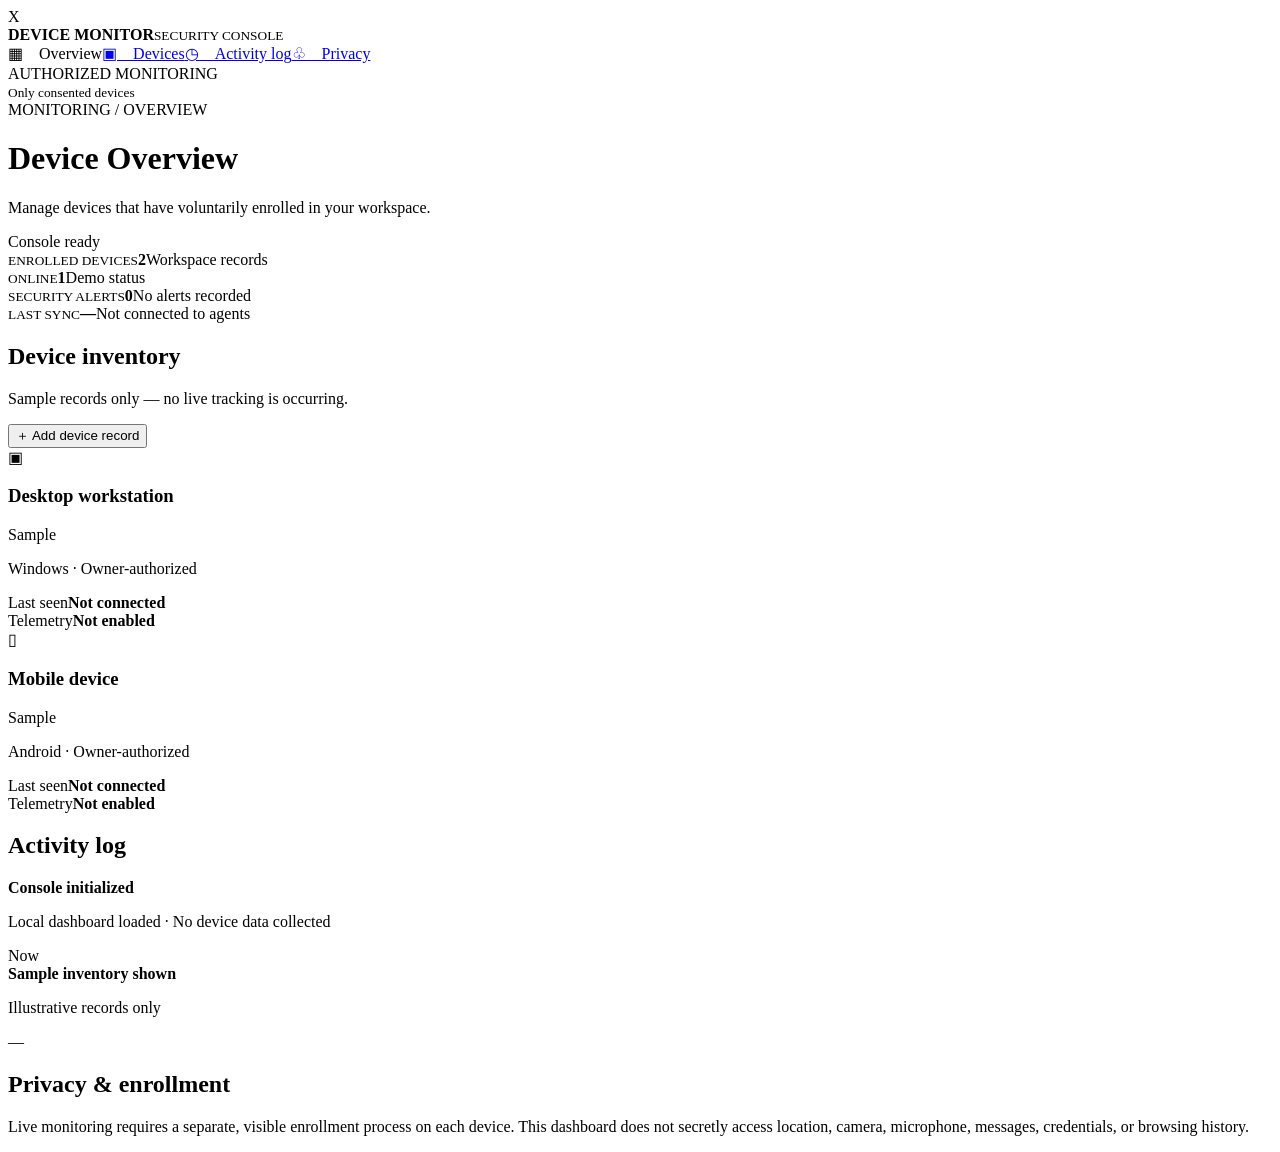
==== device-monitor/index.html @ 4b1ca145 "Add authorized device monitoring dashboard" ====
<!DOCTYPE html>
<html lang="en"><head><meta charset="utf-8"><meta name="viewport" content="width=device-width,initial-scale=1"><title>Device Monitor | Security Console</title><link rel="stylesheet" href="style.css"></head><body>
<aside class="sidebar"><div class="brand"><span class="mark">X</span><div><b>DEVICE MONITOR</b><small>SECURITY CONSOLE</small></div></div><nav><a class="active">▦　Overview</a><a href="#devices">▣　Devices</a><a href="#activity">◷　Activity log</a><a href="#privacy">♧　Privacy</a></nav><div class="sidefoot">AUTHORIZED MONITORING<br><small>Only consented devices</small></div></aside>
<main><header><div><div class="eyebrow">MONITORING / OVERVIEW</div><h1>Device Overview</h1><p class="muted">Manage devices that have voluntarily enrolled in your workspace.</p></div><span class="pill"><i></i> Console ready</span></header>
<section class="stats"><article><small>ENROLLED DEVICES</small><strong id="count">2</strong><span>Workspace records</span></article><article><small>ONLINE</small><strong>1</strong><span>Demo status</span></article><article><small>SECURITY ALERTS</small><strong>0</strong><span>No alerts recorded</span></article><article><small>LAST SYNC</small><strong>—</strong><span>Not connected to agents</span></article></section>
<section class="panel" id="devices"><div class="panelhead"><div><h2>Device inventory</h2><p class="muted">Sample records only — no live tracking is occurring.</p></div><button id="add">＋ Add device record</button></div><div class="devicegrid" id="grid"><article class="device"><div class="deviceicon">▣</div><div class="devicehead"><h3>Desktop workstation</h3><span class="status neutral">Sample</span></div><p>Windows · Owner-authorized</p><div class="meta"><span>Last seen</span><b>Not connected</b></div><div class="meta"><span>Telemetry</span><b>Not enabled</b></div></article><article class="device"><div class="deviceicon">▯</div><div class="devicehead"><h3>Mobile device</h3><span class="status neutral">Sample</span></div><p>Android · Owner-authorized</p><div class="meta"><span>Last seen</span><b>Not connected</b></div><div class="meta"><span>Telemetry</span><b>Not enabled</b></div></article></div></section>
<section class="panel" id="activity"><h2>Activity log</h2><div class="log"><span class="dot"></span><div><b>Console initialized</b><p class="muted">Local dashboard loaded · No device data collected</p></div><time>Now</time></div><div class="log"><span class="dot gray"></span><div><b>Sample inventory shown</b><p class="muted">Illustrative records only</p></div><time>—</time></div></section>
<section class="panel privacy" id="privacy"><h2>Privacy & enrollment</h2><p>Live monitoring requires a separate, visible enrollment process on each device. This dashboard does not secretly access location, camera, microphone, messages, credentials, or browsing history.</p></section>
</main><dialog id="dlg"><form method="dialog"><h2>Add device record</h2><label>Device label<input id="label" placeholder="e.g. My Android" required></label><label>Platform<input id="platform" placeholder="e.g. Android 14" required></label><p class="muted">This adds a manual inventory entry only—not live tracking.</p><div class="actions"><button class="secondary" value="cancel">Cancel</button><button id="save" value="default">Add record</button></div></form></dialog><script src="app.js"></script></body></html>
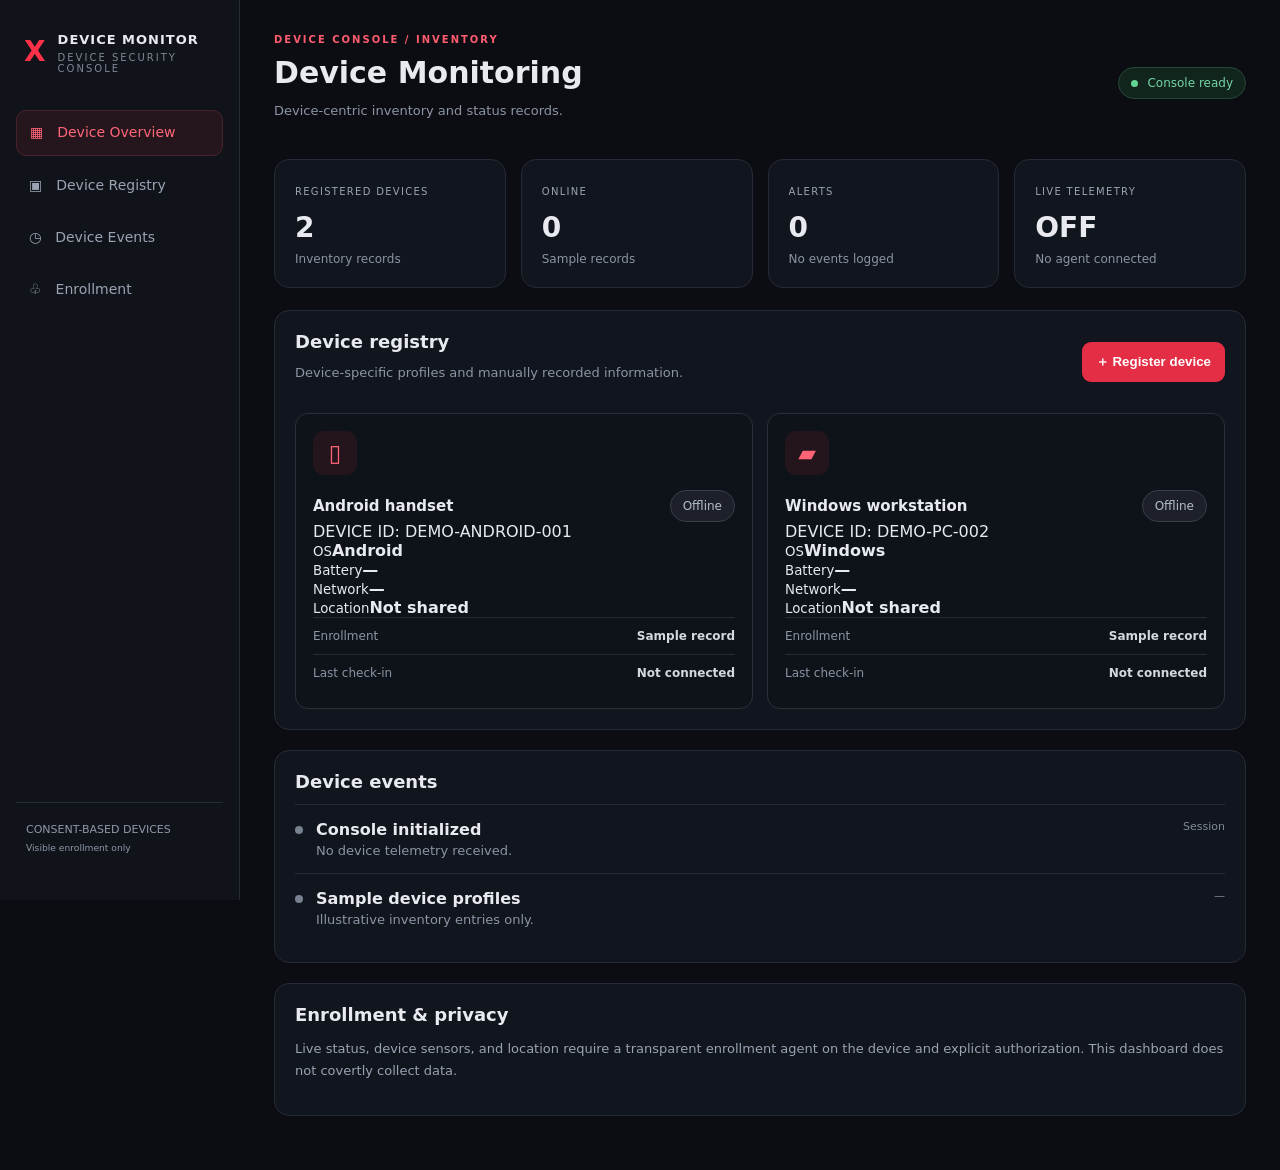
==== commit 2f8e0c04: "Redesign dashboard into device-centric format" ====
--- a/device-monitor/index.html
+++ b/device-monitor/index.html
@@ -1,9 +1 @@
-<!DOCTYPE html>
-<html lang="en"><head><meta charset="utf-8"><meta name="viewport" content="width=device-width,initial-scale=1"><title>Device Monitor | Security Console</title><link rel="stylesheet" href="style.css"></head><body>
-<aside class="sidebar"><div class="brand"><span class="mark">X</span><div><b>DEVICE MONITOR</b><small>SECURITY CONSOLE</small></div></div><nav><a class="active">▦　Overview</a><a href="#devices">▣　Devices</a><a href="#activity">◷　Activity log</a><a href="#privacy">♧　Privacy</a></nav><div class="sidefoot">AUTHORIZED MONITORING<br><small>Only consented devices</small></div></aside>
-<main><header><div><div class="eyebrow">MONITORING / OVERVIEW</div><h1>Device Overview</h1><p class="muted">Manage devices that have voluntarily enrolled in your workspace.</p></div><span class="pill"><i></i> Console ready</span></header>
-<section class="stats"><article><small>ENROLLED DEVICES</small><strong id="count">2</strong><span>Workspace records</span></article><article><small>ONLINE</small><strong>1</strong><span>Demo status</span></article><article><small>SECURITY ALERTS</small><strong>0</strong><span>No alerts recorded</span></article><article><small>LAST SYNC</small><strong>—</strong><span>Not connected to agents</span></article></section>
-<section class="panel" id="devices"><div class="panelhead"><div><h2>Device inventory</h2><p class="muted">Sample records only — no live tracking is occurring.</p></div><button id="add">＋ Add device record</button></div><div class="devicegrid" id="grid"><article class="device"><div class="deviceicon">▣</div><div class="devicehead"><h3>Desktop workstation</h3><span class="status neutral">Sample</span></div><p>Windows · Owner-authorized</p><div class="meta"><span>Last seen</span><b>Not connected</b></div><div class="meta"><span>Telemetry</span><b>Not enabled</b></div></article><article class="device"><div class="deviceicon">▯</div><div class="devicehead"><h3>Mobile device</h3><span class="status neutral">Sample</span></div><p>Android · Owner-authorized</p><div class="meta"><span>Last seen</span><b>Not connected</b></div><div class="meta"><span>Telemetry</span><b>Not enabled</b></div></article></div></section>
-<section class="panel" id="activity"><h2>Activity log</h2><div class="log"><span class="dot"></span><div><b>Console initialized</b><p class="muted">Local dashboard loaded · No device data collected</p></div><time>Now</time></div><div class="log"><span class="dot gray"></span><div><b>Sample inventory shown</b><p class="muted">Illustrative records only</p></div><time>—</time></div></section>
-<section class="panel privacy" id="privacy"><h2>Privacy & enrollment</h2><p>Live monitoring requires a separate, visible enrollment process on each device. This dashboard does not secretly access location, camera, microphone, messages, credentials, or browsing history.</p></section>
-</main><dialog id="dlg"><form method="dialog"><h2>Add device record</h2><label>Device label<input id="label" placeholder="e.g. My Android" required></label><label>Platform<input id="platform" placeholder="e.g. Android 14" required></label><p class="muted">This adds a manual inventory entry only—not live tracking.</p><div class="actions"><button class="secondary" value="cancel">Cancel</button><button id="save" value="default">Add record</button></div></form></dialog><script src="app.js"></script></body></html>+<!DOCTYPE html><html lang="en"><head><meta charset="utf-8"><meta name="viewport" content="width=device-width,initial-scale=1"><title>Device Monitor | Device Console</title><link rel="stylesheet" href="style.css"></head><body><aside class="sidebar"><div class="brand"><span class="mark">X</span><div><b>DEVICE MONITOR</b><small>DEVICE SECURITY CONSOLE</small></div></div><nav><a class="active" href="#">▦　Device Overview</a><a href="#devices">▣　Device Registry</a><a href="#activity">◷　Device Events</a><a href="#privacy">♧　Enrollment</a></nav><div class="sidefoot">CONSENT-BASED DEVICES<br><small>Visible enrollment only</small></div></aside><main><header><div><div class="eyebrow">DEVICE CONSOLE / INVENTORY</div><h1>Device Monitoring</h1><p class="muted">Device-centric inventory and status records.</p></div><span class="pill"><i></i> Console ready</span></header><section class="stats"><article><small>REGISTERED DEVICES</small><strong id="count">2</strong><span>Inventory records</span></article><article><small>ONLINE</small><strong id="online">0</strong><span>Sample records</span></article><article><small>ALERTS</small><strong>0</strong><span>No events logged</span></article><article><small>LIVE TELEMETRY</small><strong>OFF</strong><span>No agent connected</span></article></section><section class="panel" id="devices"><div class="panelhead"><div><h2>Device registry</h2><p class="muted">Device-specific profiles and manually recorded information.</p></div><button id="add">＋ Register device</button></div><div class="devicegrid" id="grid"><article class="device"><div class="deviceicon">▯</div><div class="devicehead"><h3>Android handset</h3><span class="status neutral">Offline</span></div><div class="device-id">DEVICE ID: DEMO-ANDROID-001</div><div class="deviceinfo"><div><small>OS</small><b>Android</b></div><div><small>Battery</small><b>—</b></div><div><small>Network</small><b>—</b></div><div><small>Location</small><b>Not shared</b></div></div><div class="meta"><span>Enrollment</span><b>Sample record</b></div><div class="meta"><span>Last check-in</span><b>Not connected</b></div></article><article class="device"><div class="deviceicon">▰</div><div class="devicehead"><h3>Windows workstation</h3><span class="status neutral">Offline</span></div><div class="device-id">DEVICE ID: DEMO-PC-002</div><div class="deviceinfo"><div><small>OS</small><b>Windows</b></div><div><small>Battery</small><b>—</b></div><div><small>Network</small><b>—</b></div><div><small>Location</small><b>Not shared</b></div></div><div class="meta"><span>Enrollment</span><b>Sample record</b></div><div class="meta"><span>Last check-in</span><b>Not connected</b></div></article></div></section><section class="panel" id="activity"><h2>Device events</h2><div class="log"><span class="dot gray"></span><div><b>Console initialized</b><p class="muted">No device telemetry received.</p></div><time>Session</time></div><div class="log"><span class="dot gray"></span><div><b>Sample device profiles</b><p class="muted">Illustrative inventory entries only.</p></div><time>—</time></div></section><section class="panel privacy" id="privacy"><h2>Enrollment & privacy</h2><p>Live status, device sensors, and location require a transparent enrollment agent on the device and explicit authorization. This dashboard does not covertly collect data.</p></section></main><dialog id="dlg"><form method="dialog"><h2>Register device</h2><label>Device name<input id="label" placeholder="My device" required></label><label>Device model<input id="model" placeholder="Model name" required></label><label>Device ID / serial (optional)<input id="id" placeholder="Device identifier"></label><label>Operating system<input id="platform" placeholder="Android / Windows / iOS" required></label><p class="muted">Creates a local inventory record only. No live telemetry is collected.</p><div class="actions"><button class="secondary" value="cancel">Cancel</button><button id="save" value="default">Register</button></div></form></dialog><script src="app.js"></script></body></html>
--- a/device-monitor/style.css
+++ b/device-monitor/style.css
@@ -0,0 +1 @@
+*{box-sizing:border-box}body{margin:0;background:#0b0d12;color:#e8eaf0;font-family:Inter,system-ui,Arial;display:flex}.sidebar{width:240px;min-height:100vh;background:#10131a;border-right:1px solid #252a35;padding:24px 16px;position:fixed;display:flex;flex-direction:column}.brand{display:flex;gap:12px;align-items:center;margin:5px 8px 36px}.mark{font-size:28px;font-weight:900;color:#ff3048}.brand b{letter-spacing:1px;font-size:13px}.brand small{display:block;color:#7e8795;font-size:10px;letter-spacing:2px;margin-top:4px}nav{display:grid;gap:8px}nav a{padding:13px;border-radius:10px;color:#9aa3b2;text-decoration:none;font-size:14px}nav a.active{background:#25151c;color:#ff6678;border:1px solid #49232c}.sidefoot{margin-top:auto;color:#8e98a8;font-size:11px;line-height:1.7;border-top:1px solid #252a35;padding:18px 10px}main{margin-left:240px;width:calc(100% - 240px);padding:34px;max-width:1500px}.eyebrow{font-size:10px;color:#ff5c70;letter-spacing:2px;font-weight:700}h1{margin:10px 0 5px;font-size:30px}h2{font-size:18px;margin:0 0 8px}h3{font-size:15px;margin:0}.muted{color:#8c95a4;font-size:13px}header{display:flex;justify-content:space-between;align-items:center;gap:20px;margin-bottom:28px}.pill,.status{border:1px solid #254737;background:#12251d;color:#73d5a5;border-radius:99px;padding:8px 12px;font-size:12px}.pill i{display:inline-block;width:7px;height:7px;background:#62d594;border-radius:50%;margin-right:6px}.stats{display:grid;grid-template-columns:repeat(4,1fr);gap:15px;margin-bottom:22px}.stats article,.panel{background:#11151d;border:1px solid #252b36;border-radius:15px;padding:20px}.stats small{font-size:10px;letter-spacing:1.3px;color:#9ba4b3}.stats strong{display:block;font-size:28px;margin:12px 0 4px}.stats span{color:#8c95a4;font-size:12px}.panel{margin-bottom:20px}.panelhead{display:flex;justify-content:space-between;align-items:center;margin-bottom:20px;gap:10px}button{background:#e32e45;color:white;border:0;border-radius:9px;padding:11px 14px;font-weight:700;cursor:pointer}button:hover{background:#f04459}.devicegrid{display:grid;grid-template-columns:repeat(2,1fr);gap:14px}.device{border:1px solid #2a303b;background:#0e1219;border-radius:13px;padding:17px}.deviceicon{width:44px;height:44px;border-radius:11px;background:#24151c;color:#ff6376;display:grid;place-items:center;font-size:23px;margin-bottom:15px}.devicehead{display:flex;justify-content:space-between;align-items:center}.status.neutral{background:#1d2028;border-color:#373d49;color:#b6bfcc}.device p{font-size:12px;color:#8c95a4;margin:9px 0 18px}.meta{display:flex;justify-content:space-between;border-top:1px solid #252b36;padding:11px 0;font-size:12px;color:#8c95a4}.meta b{color:#d4d8e0}.log{display:flex;align-items:flex-start;gap:13px;border-top:1px solid #252b36;padding:15px 0}.log:first-of-type{margin-top:12px}.log p{margin:4px 0 0}.log time{margin-left:auto;color:#818a99;font-size:11px}.dot{width:8px;height:8px;background:#67d79a;border-radius:50%;margin-top:6px}.dot.gray{background:#778190}.privacy p{color:#9aa3b2;font-size:13px;line-height:1.7}dialog{background:#11151d;color:#e8eaf0;border:1px solid #333b49;border-radius:15px;padding:24px;width:min(440px,92vw)}dialog::backdrop{background:#000b}label{display:block;margin-top:16px;font-size:13px;color:#aab3c1}input{display:block;width:100%;margin-top:7px;padding:12px;border:1px solid #303744;border-radius:9px;background:#0c1016;color:white}.actions{display:flex;justify-content:flex-end;gap:10px;margin-top:20px}.secondary{background:#252b36}@media(max-width:900px){.sidebar{width:190px}main{margin-left:190px;width:calc(100% - 190px);padding:22px}.stats{grid-template-columns:repeat(2,1fr)}}@media(max-width:600px){body{display:block}.sidebar{position:relative;width:100%;min-height:auto;padding:14px}.brand{margin-bottom:12px}nav{display:flex;overflow:auto}.sidefoot{display:none}main{margin:0;width:100%;padding:18px}header{align-items:flex-start;flex-direction:column}.devicegrid{grid-template-columns:1fr}.stats{gap:9px}.stats article{padding:14px}}
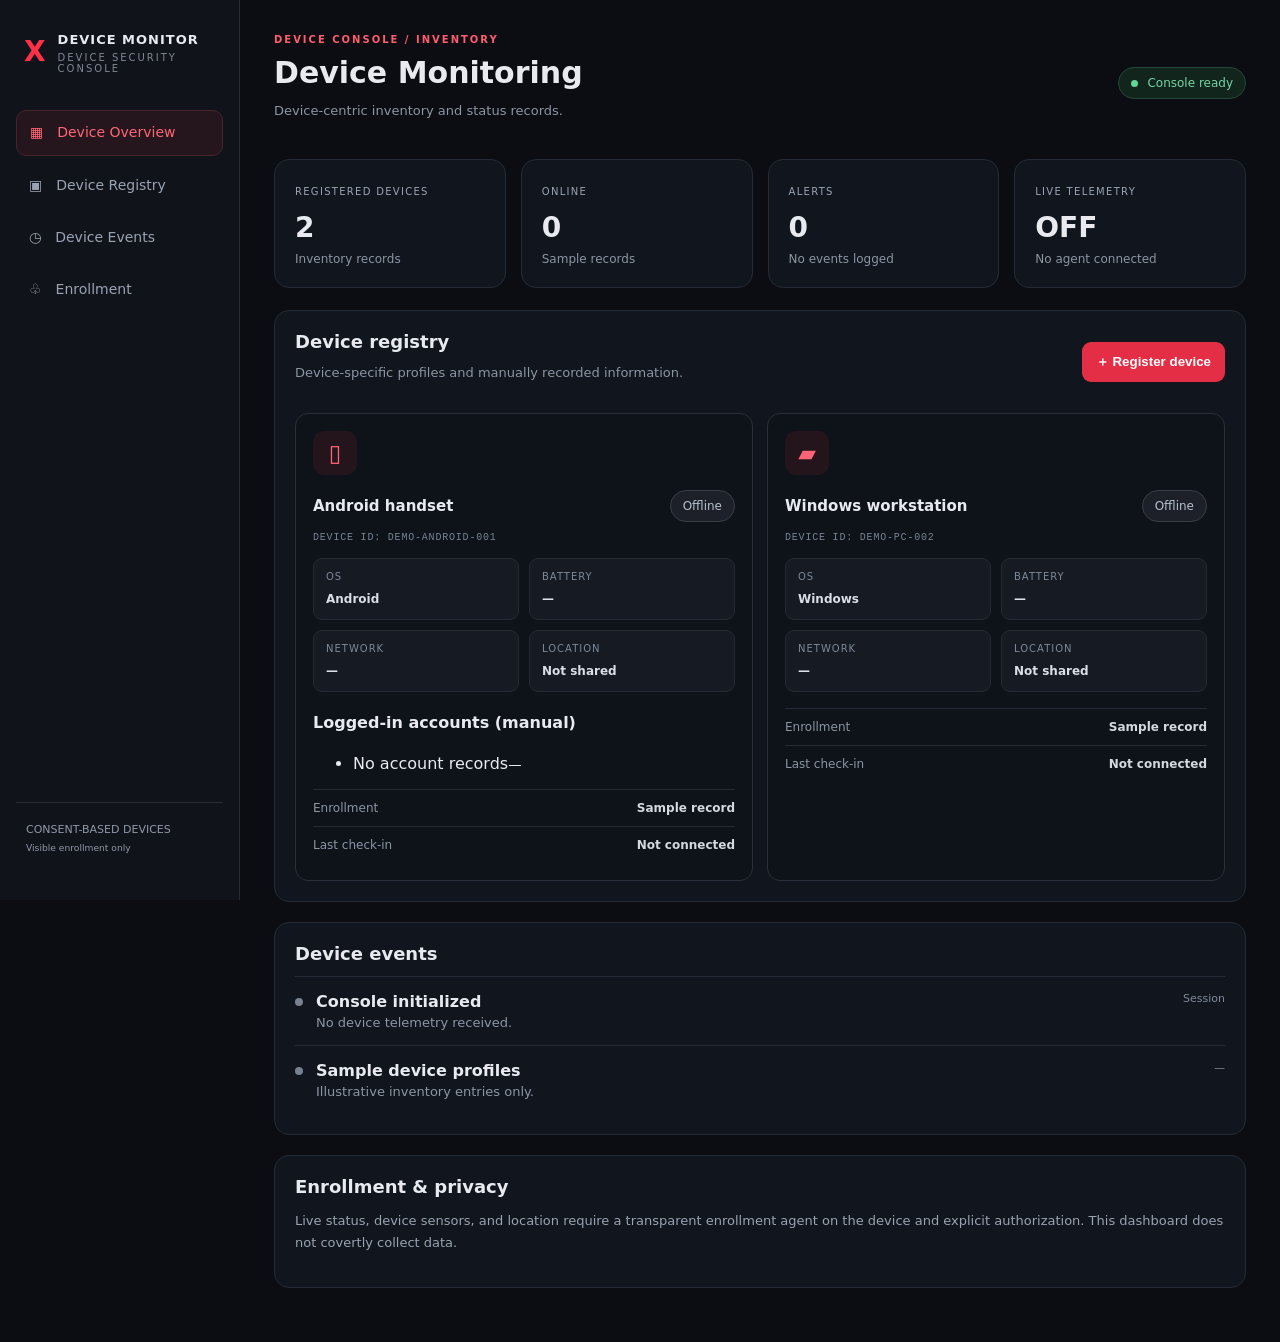
==== commit c0e829d5: "Add logged-in account inventory section" ====
--- a/device-monitor/index.html
+++ b/device-monitor/index.html
@@ -1 +1 @@
-<!DOCTYPE html><html lang="en"><head><meta charset="utf-8"><meta name="viewport" content="width=device-width,initial-scale=1"><title>Device Monitor | Device Console</title><link rel="stylesheet" href="style.css"></head><body><aside class="sidebar"><div class="brand"><span class="mark">X</span><div><b>DEVICE MONITOR</b><small>DEVICE SECURITY CONSOLE</small></div></div><nav><a class="active" href="#">▦　Device Overview</a><a href="#devices">▣　Device Registry</a><a href="#activity">◷　Device Events</a><a href="#privacy">♧　Enrollment</a></nav><div class="sidefoot">CONSENT-BASED DEVICES<br><small>Visible enrollment only</small></div></aside><main><header><div><div class="eyebrow">DEVICE CONSOLE / INVENTORY</div><h1>Device Monitoring</h1><p class="muted">Device-centric inventory and status records.</p></div><span class="pill"><i></i> Console ready</span></header><section class="stats"><article><small>REGISTERED DEVICES</small><strong id="count">2</strong><span>Inventory records</span></article><article><small>ONLINE</small><strong id="online">0</strong><span>Sample records</span></article><article><small>ALERTS</small><strong>0</strong><span>No events logged</span></article><article><small>LIVE TELEMETRY</small><strong>OFF</strong><span>No agent connected</span></article></section><section class="panel" id="devices"><div class="panelhead"><div><h2>Device registry</h2><p class="muted">Device-specific profiles and manually recorded information.</p></div><button id="add">＋ Register device</button></div><div class="devicegrid" id="grid"><article class="device"><div class="deviceicon">▯</div><div class="devicehead"><h3>Android handset</h3><span class="status neutral">Offline</span></div><div class="device-id">DEVICE ID: DEMO-ANDROID-001</div><div class="deviceinfo"><div><small>OS</small><b>Android</b></div><div><small>Battery</small><b>—</b></div><div><small>Network</small><b>—</b></div><div><small>Location</small><b>Not shared</b></div></div><div class="meta"><span>Enrollment</span><b>Sample record</b></div><div class="meta"><span>Last check-in</span><b>Not connected</b></div></article><article class="device"><div class="deviceicon">▰</div><div class="devicehead"><h3>Windows workstation</h3><span class="status neutral">Offline</span></div><div class="device-id">DEVICE ID: DEMO-PC-002</div><div class="deviceinfo"><div><small>OS</small><b>Windows</b></div><div><small>Battery</small><b>—</b></div><div><small>Network</small><b>—</b></div><div><small>Location</small><b>Not shared</b></div></div><div class="meta"><span>Enrollment</span><b>Sample record</b></div><div class="meta"><span>Last check-in</span><b>Not connected</b></div></article></div></section><section class="panel" id="activity"><h2>Device events</h2><div class="log"><span class="dot gray"></span><div><b>Console initialized</b><p class="muted">No device telemetry received.</p></div><time>Session</time></div><div class="log"><span class="dot gray"></span><div><b>Sample device profiles</b><p class="muted">Illustrative inventory entries only.</p></div><time>—</time></div></section><section class="panel privacy" id="privacy"><h2>Enrollment & privacy</h2><p>Live status, device sensors, and location require a transparent enrollment agent on the device and explicit authorization. This dashboard does not covertly collect data.</p></section></main><dialog id="dlg"><form method="dialog"><h2>Register device</h2><label>Device name<input id="label" placeholder="My device" required></label><label>Device model<input id="model" placeholder="Model name" required></label><label>Device ID / serial (optional)<input id="id" placeholder="Device identifier"></label><label>Operating system<input id="platform" placeholder="Android / Windows / iOS" required></label><p class="muted">Creates a local inventory record only. No live telemetry is collected.</p><div class="actions"><button class="secondary" value="cancel">Cancel</button><button id="save" value="default">Register</button></div></form></dialog><script src="app.js"></script></body></html>+<!DOCTYPE html><html lang="en"><head><meta charset="utf-8"><meta name="viewport" content="width=device-width,initial-scale=1"><title>Device Monitor | Device Console</title><link rel="stylesheet" href="style.css"></head><body><aside class="sidebar"><div class="brand"><span class="mark">X</span><div><b>DEVICE MONITOR</b><small>DEVICE SECURITY CONSOLE</small></div></div><nav><a class="active" href="#">▦　Device Overview</a><a href="#devices">▣　Device Registry</a><a href="#activity">◷　Device Events</a><a href="#privacy">♧　Enrollment</a></nav><div class="sidefoot">CONSENT-BASED DEVICES<br><small>Visible enrollment only</small></div></aside><main><header><div><div class="eyebrow">DEVICE CONSOLE / INVENTORY</div><h1>Device Monitoring</h1><p class="muted">Device-centric inventory and status records.</p></div><span class="pill"><i></i> Console ready</span></header><section class="stats"><article><small>REGISTERED DEVICES</small><strong id="count">2</strong><span>Inventory records</span></article><article><small>ONLINE</small><strong id="online">0</strong><span>Sample records</span></article><article><small>ALERTS</small><strong>0</strong><span>No events logged</span></article><article><small>LIVE TELEMETRY</small><strong>OFF</strong><span>No agent connected</span></article></section><section class="panel" id="devices"><div class="panelhead"><div><h2>Device registry</h2><p class="muted">Device-specific profiles and manually recorded information.</p></div><button id="add">＋ Register device</button></div><div class="devicegrid" id="grid"><article class="device"><div class="deviceicon">▯</div><div class="devicehead"><h3>Android handset</h3><span class="status neutral">Offline</span></div><div class="device-id">DEVICE ID: DEMO-ANDROID-001</div><div class="deviceinfo"><div><small>OS</small><b>Android</b></div><div><small>Battery</small><b>—</b></div><div><small>Network</small><b>—</b></div><div><small>Location</small><b>Not shared</b></div></div><section class="accounts"><h4>Logged-in accounts (manual)</h4><ul class="accountlist"><li><span>No account records</span><small>—</small></li></ul></section><div class="meta"><span>Enrollment</span><b>Sample record</b></div><div class="meta"><span>Last check-in</span><b>Not connected</b></div></article><article class="device"><div class="deviceicon">▰</div><div class="devicehead"><h3>Windows workstation</h3><span class="status neutral">Offline</span></div><div class="device-id">DEVICE ID: DEMO-PC-002</div><div class="deviceinfo"><div><small>OS</small><b>Windows</b></div><div><small>Battery</small><b>—</b></div><div><small>Network</small><b>—</b></div><div><small>Location</small><b>Not shared</b></div></div><div class="meta"><span>Enrollment</span><b>Sample record</b></div><div class="meta"><span>Last check-in</span><b>Not connected</b></div></article></div></section><section class="panel" id="activity"><h2>Device events</h2><div class="log"><span class="dot gray"></span><div><b>Console initialized</b><p class="muted">No device telemetry received.</p></div><time>Session</time></div><div class="log"><span class="dot gray"></span><div><b>Sample device profiles</b><p class="muted">Illustrative inventory entries only.</p></div><time>—</time></div></section><section class="panel privacy" id="privacy"><h2>Enrollment & privacy</h2><p>Live status, device sensors, and location require a transparent enrollment agent on the device and explicit authorization. This dashboard does not covertly collect data.</p></section></main><dialog id="dlg"><form method="dialog"><h2>Register device</h2><label>Device name<input id="label" placeholder="My device" required></label><label>Device model<input id="model" placeholder="Model name" required></label><label>Device ID / serial (optional)<input id="id" placeholder="Device identifier"></label><label>Operating system<input id="platform" placeholder="Android / Windows / iOS" required></label><label>Accounts listed on device (optional)<textarea id="accounts" placeholder="Platform | account label (one per line)"></textarea></label><p class="muted">Creates a local inventory record only. No live telemetry is collected.</p><div class="actions"><button class="secondary" value="cancel">Cancel</button><button id="save" value="default">Register</button></div></form></dialog><script src="app.js"></script></body></html>
--- a/device-monitor/style.css
+++ b/device-monitor/style.css
@@ -1 +1 @@
-*{box-sizing:border-box}body{margin:0;background:#0b0d12;color:#e8eaf0;font-family:Inter,system-ui,Arial;display:flex}.sidebar{width:240px;min-height:100vh;background:#10131a;border-right:1px solid #252a35;padding:24px 16px;position:fixed;display:flex;flex-direction:column}.brand{display:flex;gap:12px;align-items:center;margin:5px 8px 36px}.mark{font-size:28px;font-weight:900;color:#ff3048}.brand b{letter-spacing:1px;font-size:13px}.brand small{display:block;color:#7e8795;font-size:10px;letter-spacing:2px;margin-top:4px}nav{display:grid;gap:8px}nav a{padding:13px;border-radius:10px;color:#9aa3b2;text-decoration:none;font-size:14px}nav a.active{background:#25151c;color:#ff6678;border:1px solid #49232c}.sidefoot{margin-top:auto;color:#8e98a8;font-size:11px;line-height:1.7;border-top:1px solid #252a35;padding:18px 10px}main{margin-left:240px;width:calc(100% - 240px);padding:34px;max-width:1500px}.eyebrow{font-size:10px;color:#ff5c70;letter-spacing:2px;font-weight:700}h1{margin:10px 0 5px;font-size:30px}h2{font-size:18px;margin:0 0 8px}h3{font-size:15px;margin:0}.muted{color:#8c95a4;font-size:13px}header{display:flex;justify-content:space-between;align-items:center;gap:20px;margin-bottom:28px}.pill,.status{border:1px solid #254737;background:#12251d;color:#73d5a5;border-radius:99px;padding:8px 12px;font-size:12px}.pill i{display:inline-block;width:7px;height:7px;background:#62d594;border-radius:50%;margin-right:6px}.stats{display:grid;grid-template-columns:repeat(4,1fr);gap:15px;margin-bottom:22px}.stats article,.panel{background:#11151d;border:1px solid #252b36;border-radius:15px;padding:20px}.stats small{font-size:10px;letter-spacing:1.3px;color:#9ba4b3}.stats strong{display:block;font-size:28px;margin:12px 0 4px}.stats span{color:#8c95a4;font-size:12px}.panel{margin-bottom:20px}.panelhead{display:flex;justify-content:space-between;align-items:center;margin-bottom:20px;gap:10px}button{background:#e32e45;color:white;border:0;border-radius:9px;padding:11px 14px;font-weight:700;cursor:pointer}button:hover{background:#f04459}.devicegrid{display:grid;grid-template-columns:repeat(2,1fr);gap:14px}.device{border:1px solid #2a303b;background:#0e1219;border-radius:13px;padding:17px}.deviceicon{width:44px;height:44px;border-radius:11px;background:#24151c;color:#ff6376;display:grid;place-items:center;font-size:23px;margin-bottom:15px}.devicehead{display:flex;justify-content:space-between;align-items:center}.status.neutral{background:#1d2028;border-color:#373d49;color:#b6bfcc}.device p{font-size:12px;color:#8c95a4;margin:9px 0 18px}.meta{display:flex;justify-content:space-between;border-top:1px solid #252b36;padding:11px 0;font-size:12px;color:#8c95a4}.meta b{color:#d4d8e0}.log{display:flex;align-items:flex-start;gap:13px;border-top:1px solid #252b36;padding:15px 0}.log:first-of-type{margin-top:12px}.log p{margin:4px 0 0}.log time{margin-left:auto;color:#818a99;font-size:11px}.dot{width:8px;height:8px;background:#67d79a;border-radius:50%;margin-top:6px}.dot.gray{background:#778190}.privacy p{color:#9aa3b2;font-size:13px;line-height:1.7}dialog{background:#11151d;color:#e8eaf0;border:1px solid #333b49;border-radius:15px;padding:24px;width:min(440px,92vw)}dialog::backdrop{background:#000b}label{display:block;margin-top:16px;font-size:13px;color:#aab3c1}input{display:block;width:100%;margin-top:7px;padding:12px;border:1px solid #303744;border-radius:9px;background:#0c1016;color:white}.actions{display:flex;justify-content:flex-end;gap:10px;margin-top:20px}.secondary{background:#252b36}@media(max-width:900px){.sidebar{width:190px}main{margin-left:190px;width:calc(100% - 190px);padding:22px}.stats{grid-template-columns:repeat(2,1fr)}}@media(max-width:600px){body{display:block}.sidebar{position:relative;width:100%;min-height:auto;padding:14px}.brand{margin-bottom:12px}nav{display:flex;overflow:auto}.sidefoot{display:none}main{margin:0;width:100%;padding:18px}header{align-items:flex-start;flex-direction:column}.devicegrid{grid-template-columns:1fr}.stats{gap:9px}.stats article{padding:14px}}+*{box-sizing:border-box}body{margin:0;background:#0b0d12;color:#e8eaf0;font-family:Inter,system-ui,Arial;display:flex}.sidebar{width:240px;min-height:100vh;background:#10131a;border-right:1px solid #252a35;padding:24px 16px;position:fixed;display:flex;flex-direction:column}.brand{display:flex;gap:12px;align-items:center;margin:5px 8px 36px}.mark{font-size:28px;font-weight:900;color:#ff3048}.brand b{letter-spacing:1px;font-size:13px}.brand small{display:block;color:#7e8795;font-size:10px;letter-spacing:2px;margin-top:4px}nav{display:grid;gap:8px}nav a{padding:13px;border-radius:10px;color:#9aa3b2;text-decoration:none;font-size:14px}nav a.active{background:#25151c;color:#ff6678;border:1px solid #49232c}.sidefoot{margin-top:auto;color:#8e98a8;font-size:11px;line-height:1.7;border-top:1px solid #252a35;padding:18px 10px}main{margin-left:240px;width:calc(100% - 240px);padding:34px;max-width:1500px}.eyebrow{font-size:10px;color:#ff5c70;letter-spacing:2px;font-weight:700}h1{margin:10px 0 5px;font-size:30px}h2{font-size:18px;margin:0 0 8px}h3{font-size:15px;margin:0}.muted{color:#8c95a4;font-size:13px}header{display:flex;justify-content:space-between;align-items:center;gap:20px;margin-bottom:28px}.pill,.status{border:1px solid #254737;background:#12251d;color:#73d5a5;border-radius:99px;padding:8px 12px;font-size:12px}.pill i{display:inline-block;width:7px;height:7px;background:#62d594;border-radius:50%;margin-right:6px}.stats{display:grid;grid-template-columns:repeat(4,1fr);gap:15px;margin-bottom:22px}.stats article,.panel{background:#11151d;border:1px solid #252b36;border-radius:15px;padding:20px}.stats small{font-size:10px;letter-spacing:1.3px;color:#9ba4b3}.stats strong{display:block;font-size:28px;margin:12px 0 4px}.stats span{color:#8c95a4;font-size:12px}.panel{margin-bottom:20px}.panelhead{display:flex;justify-content:space-between;align-items:center;margin-bottom:20px;gap:10px}button{background:#e32e45;color:white;border:0;border-radius:9px;padding:11px 14px;font-weight:700;cursor:pointer}button:hover{background:#f04459}.devicegrid{display:grid;grid-template-columns:repeat(2,1fr);gap:14px}.device{border:1px solid #2a303b;background:#0e1219;border-radius:13px;padding:17px}.deviceicon{width:44px;height:44px;border-radius:11px;background:#24151c;color:#ff6376;display:grid;place-items:center;font-size:23px;margin-bottom:15px}.devicehead{display:flex;justify-content:space-between;align-items:center}.status.neutral{background:#1d2028;border-color:#373d49;color:#b6bfcc}.device p{font-size:12px;color:#8c95a4;margin:9px 0 18px}.meta{display:flex;justify-content:space-between;border-top:1px solid #252b36;padding:11px 0;font-size:12px;color:#8c95a4}.meta b{color:#d4d8e0}.log{display:flex;align-items:flex-start;gap:13px;border-top:1px solid #252b36;padding:15px 0}.log:first-of-type{margin-top:12px}.log p{margin:4px 0 0}.log time{margin-left:auto;color:#818a99;font-size:11px}.dot{width:8px;height:8px;background:#67d79a;border-radius:50%;margin-top:6px}.dot.gray{background:#778190}.privacy p{color:#9aa3b2;font-size:13px;line-height:1.7}dialog{background:#11151d;color:#e8eaf0;border:1px solid #333b49;border-radius:15px;padding:24px;width:min(440px,92vw)}dialog::backdrop{background:#000b}label{display:block;margin-top:16px;font-size:13px;color:#aab3c1}input{display:block;width:100%;margin-top:7px;padding:12px;border:1px solid #303744;border-radius:9px;background:#0c1016;color:white}.actions{display:flex;justify-content:flex-end;gap:10px;margin-top:20px}.secondary{background:#252b36}@media(max-width:900px){.sidebar{width:190px}main{margin-left:190px;width:calc(100% - 190px);padding:22px}.stats{grid-template-columns:repeat(2,1fr)}}@media(max-width:600px){body{display:block}.sidebar{position:relative;width:100%;min-height:auto;padding:14px}.brand{margin-bottom:12px}nav{display:flex;overflow:auto}.sidefoot{display:none}main{margin:0;width:100%;padding:18px}header{align-items:flex-start;flex-direction:column}.devicegrid{grid-template-columns:1fr}.stats{gap:9px}.stats article{padding:14px}}.device-id{font:10px monospace;color:#788394;letter-spacing:.8px;margin:10px 0 15px}.deviceinfo{display:grid;grid-template-columns:repeat(2,1fr);gap:10px;margin:12px 0 16px}.deviceinfo>div{background:#151a23;border:1px solid #252b36;border-radius:9px;padding:12px}.deviceinfo small{display:block;color:#7e8999;font-size:10px;text-transform:uppercase;letter-spacing:1px;margin-bottom:6px}.deviceinfo b{font-size:12px;color:#d9dee7}@media(max-width:600px){.deviceinfo{grid-template-columns:repeat(2,1fr)}}
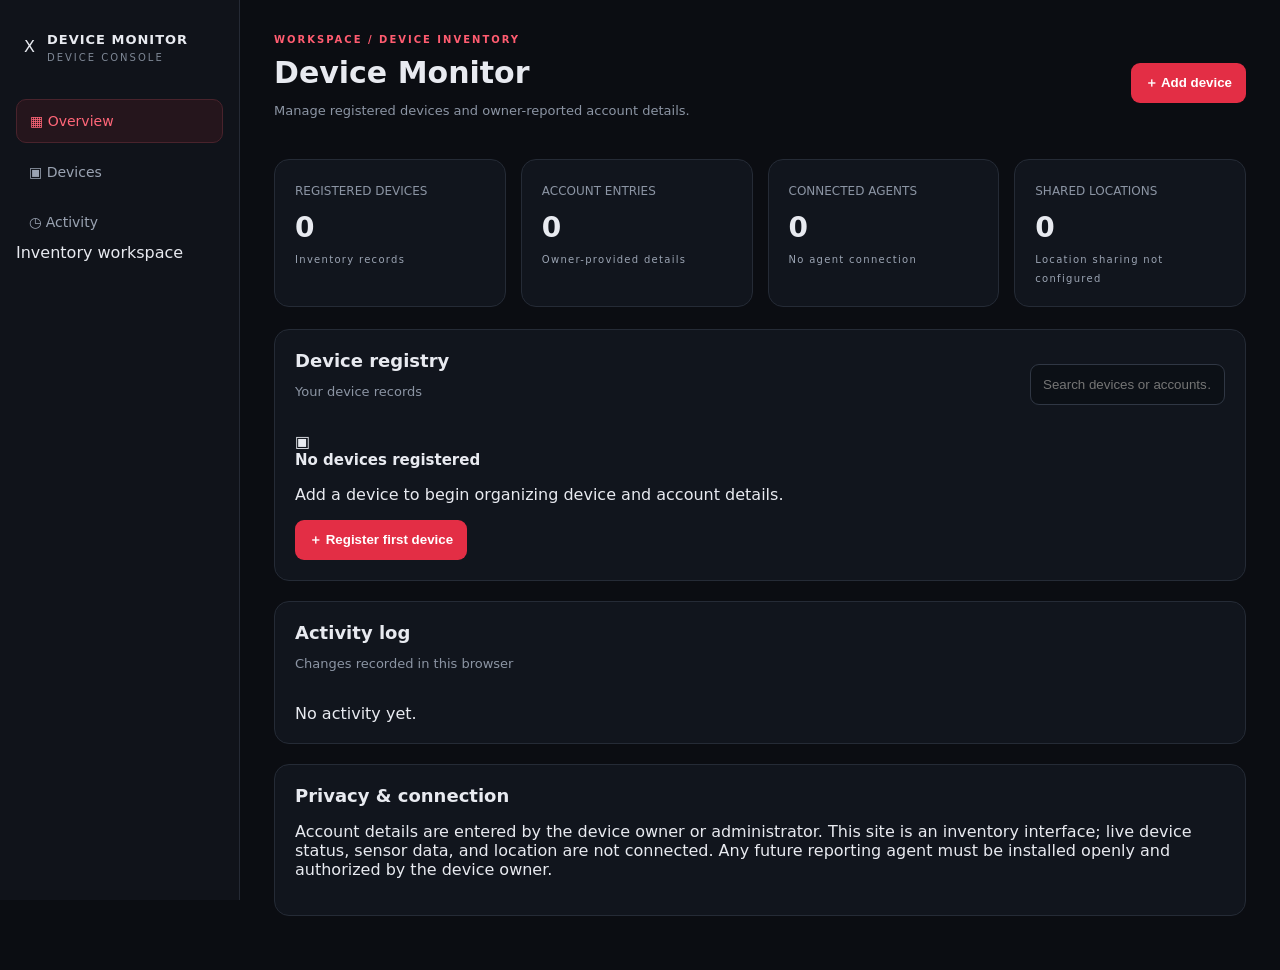
==== commit 8b6fddb1: "Polish dashboard and remove fabricated sample devices" ====
--- a/device-monitor/index.html
+++ b/device-monitor/index.html
@@ -1 +1,9 @@
-<!DOCTYPE html><html lang="en"><head><meta charset="utf-8"><meta name="viewport" content="width=device-width,initial-scale=1"><title>Device Monitor | Device Console</title><link rel="stylesheet" href="style.css"></head><body><aside class="sidebar"><div class="brand"><span class="mark">X</span><div><b>DEVICE MONITOR</b><small>DEVICE SECURITY CONSOLE</small></div></div><nav><a class="active" href="#">▦　Device Overview</a><a href="#devices">▣　Device Registry</a><a href="#activity">◷　Device Events</a><a href="#privacy">♧　Enrollment</a></nav><div class="sidefoot">CONSENT-BASED DEVICES<br><small>Visible enrollment only</small></div></aside><main><header><div><div class="eyebrow">DEVICE CONSOLE / INVENTORY</div><h1>Device Monitoring</h1><p class="muted">Device-centric inventory and status records.</p></div><span class="pill"><i></i> Console ready</span></header><section class="stats"><article><small>REGISTERED DEVICES</small><strong id="count">2</strong><span>Inventory records</span></article><article><small>ONLINE</small><strong id="online">0</strong><span>Sample records</span></article><article><small>ALERTS</small><strong>0</strong><span>No events logged</span></article><article><small>LIVE TELEMETRY</small><strong>OFF</strong><span>No agent connected</span></article></section><section class="panel" id="devices"><div class="panelhead"><div><h2>Device registry</h2><p class="muted">Device-specific profiles and manually recorded information.</p></div><button id="add">＋ Register device</button></div><div class="devicegrid" id="grid"><article class="device"><div class="deviceicon">▯</div><div class="devicehead"><h3>Android handset</h3><span class="status neutral">Offline</span></div><div class="device-id">DEVICE ID: DEMO-ANDROID-001</div><div class="deviceinfo"><div><small>OS</small><b>Android</b></div><div><small>Battery</small><b>—</b></div><div><small>Network</small><b>—</b></div><div><small>Location</small><b>Not shared</b></div></div><section class="accounts"><h4>Logged-in accounts (manual)</h4><ul class="accountlist"><li><span>No account records</span><small>—</small></li></ul></section><div class="meta"><span>Enrollment</span><b>Sample record</b></div><div class="meta"><span>Last check-in</span><b>Not connected</b></div></article><article class="device"><div class="deviceicon">▰</div><div class="devicehead"><h3>Windows workstation</h3><span class="status neutral">Offline</span></div><div class="device-id">DEVICE ID: DEMO-PC-002</div><div class="deviceinfo"><div><small>OS</small><b>Windows</b></div><div><small>Battery</small><b>—</b></div><div><small>Network</small><b>—</b></div><div><small>Location</small><b>Not shared</b></div></div><div class="meta"><span>Enrollment</span><b>Sample record</b></div><div class="meta"><span>Last check-in</span><b>Not connected</b></div></article></div></section><section class="panel" id="activity"><h2>Device events</h2><div class="log"><span class="dot gray"></span><div><b>Console initialized</b><p class="muted">No device telemetry received.</p></div><time>Session</time></div><div class="log"><span class="dot gray"></span><div><b>Sample device profiles</b><p class="muted">Illustrative inventory entries only.</p></div><time>—</time></div></section><section class="panel privacy" id="privacy"><h2>Enrollment & privacy</h2><p>Live status, device sensors, and location require a transparent enrollment agent on the device and explicit authorization. This dashboard does not covertly collect data.</p></section></main><dialog id="dlg"><form method="dialog"><h2>Register device</h2><label>Device name<input id="label" placeholder="My device" required></label><label>Device model<input id="model" placeholder="Model name" required></label><label>Device ID / serial (optional)<input id="id" placeholder="Device identifier"></label><label>Operating system<input id="platform" placeholder="Android / Windows / iOS" required></label><label>Accounts listed on device (optional)<textarea id="accounts" placeholder="Platform | account label (one per line)"></textarea></label><p class="muted">Creates a local inventory record only. No live telemetry is collected.</p><div class="actions"><button class="secondary" value="cancel">Cancel</button><button id="save" value="default">Register</button></div></form></dialog><script src="app.js"></script></body></html>+<!doctype html>
+<html lang="en"><head><meta charset="utf-8"><meta name="viewport" content="width=device-width,initial-scale=1"><meta name="theme-color" content="#0b0e14"><title>Device Monitor | Console</title><link rel="stylesheet" href="style.css"></head>
+<body><aside class="sidebar"><div class="brand"><div class="logo">X</div><div><b>DEVICE MONITOR</b><small>DEVICE CONSOLE</small></div></div><nav><a class="active" href="#overview">▦ Overview</a><a href="#devices">▣ Devices</a><a href="#events">◷ Activity</a></nav><div class="sidebarfoot"><span class="statusdot"></span> Inventory workspace</div></aside>
+<main id="overview"><header><div><div class="eyebrow">WORKSPACE / DEVICE INVENTORY</div><h1>Device Monitor</h1><p class="muted">Manage registered devices and owner-reported account details.</p></div><button class="primary" id="add">＋ Add device</button></header>
+<section class="stats"><article><span class="statlabel">REGISTERED DEVICES</span><strong id="count">0</strong><small>Inventory records</small></article><article><span class="statlabel">ACCOUNT ENTRIES</span><strong id="accountCount">0</strong><small>Owner-provided details</small></article><article><span class="statlabel">CONNECTED AGENTS</span><strong>0</strong><small>No agent connection</small></article><article><span class="statlabel">SHARED LOCATIONS</span><strong>0</strong><small>Location sharing not configured</small></article></section>
+<section class="panel" id="devices"><div class="panelhead"><div><h2>Device registry</h2><p class="muted">Your device records</p></div><div class="search"><input id="search" placeholder="Search devices or accounts…" aria-label="Search devices"></div></div><div class="devicegrid" id="grid"></div><div class="empty" id="empty"><div class="emptyicon">▣</div><h3>No devices registered</h3><p>Add a device to begin organizing device and account details.</p><button class="primary" id="emptyAdd">＋ Register first device</button></div></section>
+<section class="panel" id="events"><div class="panelhead"><div><h2>Activity log</h2><p class="muted">Changes recorded in this browser</p></div></div><div id="logs" class="logs"><div class="emptylog">No activity yet.</div></div></section>
+<section class="panel footnote"><h2>Privacy & connection</h2><p>Account details are entered by the device owner or administrator. This site is an inventory interface; live device status, sensor data, and location are not connected. Any future reporting agent must be installed openly and authorized by the device owner.</p></section></main>
+<dialog id="dlg"><form id="form"><div class="modalhead"><div><div class="eyebrow">DEVICE REGISTRY</div><h2>Register device</h2></div><button type="button" class="close" id="close" aria-label="Close">×</button></div><label>Device name<input id="label" required placeholder="e.g. Personal phone"></label><label>Model<input id="model" placeholder="Device model"></label><label>Device identifier<input id="deviceId" placeholder="Optional identifier"></label><label>Operating system<input id="platform" placeholder="Android, Windows, iOS…" required></label><label>Account entries <span class="muted">(one per line: platform | account label)</span><textarea id="accounts" placeholder="Facebook | profile name&#10;Google | email label"></textarea></label><div class="actions"><button type="button" class="secondary" id="cancel">Cancel</button><button class="primary" type="submit">Save device</button></div></form></dialog><script src="app.js"></script></body></html>
--- a/device-monitor/style.css
+++ b/device-monitor/style.css
@@ -1 +1,2 @@
-*{box-sizing:border-box}body{margin:0;background:#0b0d12;color:#e8eaf0;font-family:Inter,system-ui,Arial;display:flex}.sidebar{width:240px;min-height:100vh;background:#10131a;border-right:1px solid #252a35;padding:24px 16px;position:fixed;display:flex;flex-direction:column}.brand{display:flex;gap:12px;align-items:center;margin:5px 8px 36px}.mark{font-size:28px;font-weight:900;color:#ff3048}.brand b{letter-spacing:1px;font-size:13px}.brand small{display:block;color:#7e8795;font-size:10px;letter-spacing:2px;margin-top:4px}nav{display:grid;gap:8px}nav a{padding:13px;border-radius:10px;color:#9aa3b2;text-decoration:none;font-size:14px}nav a.active{background:#25151c;color:#ff6678;border:1px solid #49232c}.sidefoot{margin-top:auto;color:#8e98a8;font-size:11px;line-height:1.7;border-top:1px solid #252a35;padding:18px 10px}main{margin-left:240px;width:calc(100% - 240px);padding:34px;max-width:1500px}.eyebrow{font-size:10px;color:#ff5c70;letter-spacing:2px;font-weight:700}h1{margin:10px 0 5px;font-size:30px}h2{font-size:18px;margin:0 0 8px}h3{font-size:15px;margin:0}.muted{color:#8c95a4;font-size:13px}header{display:flex;justify-content:space-between;align-items:center;gap:20px;margin-bottom:28px}.pill,.status{border:1px solid #254737;background:#12251d;color:#73d5a5;border-radius:99px;padding:8px 12px;font-size:12px}.pill i{display:inline-block;width:7px;height:7px;background:#62d594;border-radius:50%;margin-right:6px}.stats{display:grid;grid-template-columns:repeat(4,1fr);gap:15px;margin-bottom:22px}.stats article,.panel{background:#11151d;border:1px solid #252b36;border-radius:15px;padding:20px}.stats small{font-size:10px;letter-spacing:1.3px;color:#9ba4b3}.stats strong{display:block;font-size:28px;margin:12px 0 4px}.stats span{color:#8c95a4;font-size:12px}.panel{margin-bottom:20px}.panelhead{display:flex;justify-content:space-between;align-items:center;margin-bottom:20px;gap:10px}button{background:#e32e45;color:white;border:0;border-radius:9px;padding:11px 14px;font-weight:700;cursor:pointer}button:hover{background:#f04459}.devicegrid{display:grid;grid-template-columns:repeat(2,1fr);gap:14px}.device{border:1px solid #2a303b;background:#0e1219;border-radius:13px;padding:17px}.deviceicon{width:44px;height:44px;border-radius:11px;background:#24151c;color:#ff6376;display:grid;place-items:center;font-size:23px;margin-bottom:15px}.devicehead{display:flex;justify-content:space-between;align-items:center}.status.neutral{background:#1d2028;border-color:#373d49;color:#b6bfcc}.device p{font-size:12px;color:#8c95a4;margin:9px 0 18px}.meta{display:flex;justify-content:space-between;border-top:1px solid #252b36;padding:11px 0;font-size:12px;color:#8c95a4}.meta b{color:#d4d8e0}.log{display:flex;align-items:flex-start;gap:13px;border-top:1px solid #252b36;padding:15px 0}.log:first-of-type{margin-top:12px}.log p{margin:4px 0 0}.log time{margin-left:auto;color:#818a99;font-size:11px}.dot{width:8px;height:8px;background:#67d79a;border-radius:50%;margin-top:6px}.dot.gray{background:#778190}.privacy p{color:#9aa3b2;font-size:13px;line-height:1.7}dialog{background:#11151d;color:#e8eaf0;border:1px solid #333b49;border-radius:15px;padding:24px;width:min(440px,92vw)}dialog::backdrop{background:#000b}label{display:block;margin-top:16px;font-size:13px;color:#aab3c1}input{display:block;width:100%;margin-top:7px;padding:12px;border:1px solid #303744;border-radius:9px;background:#0c1016;color:white}.actions{display:flex;justify-content:flex-end;gap:10px;margin-top:20px}.secondary{background:#252b36}@media(max-width:900px){.sidebar{width:190px}main{margin-left:190px;width:calc(100% - 190px);padding:22px}.stats{grid-template-columns:repeat(2,1fr)}}@media(max-width:600px){body{display:block}.sidebar{position:relative;width:100%;min-height:auto;padding:14px}.brand{margin-bottom:12px}nav{display:flex;overflow:auto}.sidefoot{display:none}main{margin:0;width:100%;padding:18px}header{align-items:flex-start;flex-direction:column}.devicegrid{grid-template-columns:1fr}.stats{gap:9px}.stats article{padding:14px}}.device-id{font:10px monospace;color:#788394;letter-spacing:.8px;margin:10px 0 15px}.deviceinfo{display:grid;grid-template-columns:repeat(2,1fr);gap:10px;margin:12px 0 16px}.deviceinfo>div{background:#151a23;border:1px solid #252b36;border-radius:9px;padding:12px}.deviceinfo small{display:block;color:#7e8999;font-size:10px;text-transform:uppercase;letter-spacing:1px;margin-bottom:6px}.deviceinfo b{font-size:12px;color:#d9dee7}@media(max-width:600px){.deviceinfo{grid-template-columns:repeat(2,1fr)}}+*{box-sizing:border-box}body{margin:0;background:#0b0d12;color:#e8eaf0;font-family:Inter,system-ui,Arial;display:flex}.sidebar{width:240px;min-height:100vh;background:#10131a;border-right:1px solid #252a35;padding:24px 16px;position:fixed;display:flex;flex-direction:column}.brand{display:flex;gap:12px;align-items:center;margin:5px 8px 36px}.mark{font-size:28px;font-weight:900;color:#ff3048}.brand b{letter-spacing:1px;font-size:13px}.brand small{display:block;color:#7e8795;font-size:10px;letter-spacing:2px;margin-top:4px}nav{display:grid;gap:8px}nav a{padding:13px;border-radius:10px;color:#9aa3b2;text-decoration:none;font-size:14px}nav a.active{background:#25151c;color:#ff6678;border:1px solid #49232c}.sidefoot{margin-top:auto;color:#8e98a8;font-size:11px;line-height:1.7;border-top:1px solid #252a35;padding:18px 10px}main{margin-left:240px;width:calc(100% - 240px);padding:34px;max-width:1500px}.eyebrow{font-size:10px;color:#ff5c70;letter-spacing:2px;font-weight:700}h1{margin:10px 0 5px;font-size:30px}h2{font-size:18px;margin:0 0 8px}h3{font-size:15px;margin:0}.muted{color:#8c95a4;font-size:13px}header{display:flex;justify-content:space-between;align-items:center;gap:20px;margin-bottom:28px}.pill,.status{border:1px solid #254737;background:#12251d;color:#73d5a5;border-radius:99px;padding:8px 12px;font-size:12px}.pill i{display:inline-block;width:7px;height:7px;background:#62d594;border-radius:50%;margin-right:6px}.stats{display:grid;grid-template-columns:repeat(4,1fr);gap:15px;margin-bottom:22px}.stats article,.panel{background:#11151d;border:1px solid #252b36;border-radius:15px;padding:20px}.stats small{font-size:10px;letter-spacing:1.3px;color:#9ba4b3}.stats strong{display:block;font-size:28px;margin:12px 0 4px}.stats span{color:#8c95a4;font-size:12px}.panel{margin-bottom:20px}.panelhead{display:flex;justify-content:space-between;align-items:center;margin-bottom:20px;gap:10px}button{background:#e32e45;color:white;border:0;border-radius:9px;padding:11px 14px;font-weight:700;cursor:pointer}button:hover{background:#f04459}.devicegrid{display:grid;grid-template-columns:repeat(2,1fr);gap:14px}.device{border:1px solid #2a303b;background:#0e1219;border-radius:13px;padding:17px}.deviceicon{width:44px;height:44px;border-radius:11px;background:#24151c;color:#ff6376;display:grid;place-items:center;font-size:23px;margin-bottom:15px}.devicehead{display:flex;justify-content:space-between;align-items:center}.status.neutral{background:#1d2028;border-color:#373d49;color:#b6bfcc}.device p{font-size:12px;color:#8c95a4;margin:9px 0 18px}.meta{display:flex;justify-content:space-between;border-top:1px solid #252b36;padding:11px 0;font-size:12px;color:#8c95a4}.meta b{color:#d4d8e0}.log{display:flex;align-items:flex-start;gap:13px;border-top:1px solid #252b36;padding:15px 0}.log:first-of-type{margin-top:12px}.log p{margin:4px 0 0}.log time{margin-left:auto;color:#818a99;font-size:11px}.dot{width:8px;height:8px;background:#67d79a;border-radius:50%;margin-top:6px}.dot.gray{background:#778190}.privacy p{color:#9aa3b2;font-size:13px;line-height:1.7}dialog{background:#11151d;color:#e8eaf0;border:1px solid #333b49;border-radius:15px;padding:24px;width:min(440px,92vw)}dialog::backdrop{background:#000b}label{display:block;margin-top:16px;font-size:13px;color:#aab3c1}input{display:block;width:100%;margin-top:7px;padding:12px;border:1px solid #303744;border-radius:9px;background:#0c1016;color:white}.actions{display:flex;justify-content:flex-end;gap:10px;margin-top:20px}.secondary{background:#252b36}@media(max-width:900px){.sidebar{width:190px}main{margin-left:190px;width:calc(100% - 190px);padding:22px}.stats{grid-template-columns:repeat(2,1fr)}}@media(max-width:600px){body{display:block}.sidebar{position:relative;width:100%;min-height:auto;padding:14px}.brand{margin-bottom:12px}nav{display:flex;overflow:auto}.sidefoot{display:none}main{margin:0;width:100%;padding:18px}header{align-items:flex-start;flex-direction:column}.devicegrid{grid-template-columns:1fr}.stats{gap:9px}.stats article{padding:14px}}.device-id{font:10px monospace;color:#788394;letter-spacing:.8px;margin:10px 0 15px}.deviceinfo{display:grid;grid-template-columns:repeat(2,1fr);gap:10px;margin:12px 0 16px}.deviceinfo>div{background:#151a23;border:1px solid #252b36;border-radius:9px;padding:12px}.deviceinfo small{display:block;color:#7e8999;font-size:10px;text-transform:uppercase;letter-spacing:1px;margin-bottom:6px}.deviceinfo b{font-size:12px;color:#d9dee7}@media(max-width:600px){.deviceinfo{grid-template-columns:repeat(2,1fr)}}
+.accounts{border:1px solid #2a303b;background:#151a23;border-radius:10px;padding:12px;margin:12px 0 15px}.accounts h4{font-size:12px;margin:0 0 10px;color:#e0e5ed}.accountlist{margin:0;padding:0;list-style:none}.accountlist li{display:flex;justify-content:space-between;gap:8px;padding:8px 0;border-top:1px solid #252b36;font-size:12px;color:#cbd2dd}.accountlist small{color:#8c95a4;white-space:nowrap}textarea{display:block;width:100%;margin-top:7px;padding:12px;min-height:90px;border:1px solid #303744;border-radius:9px;background:#0c1016;color:white;resize:vertical}
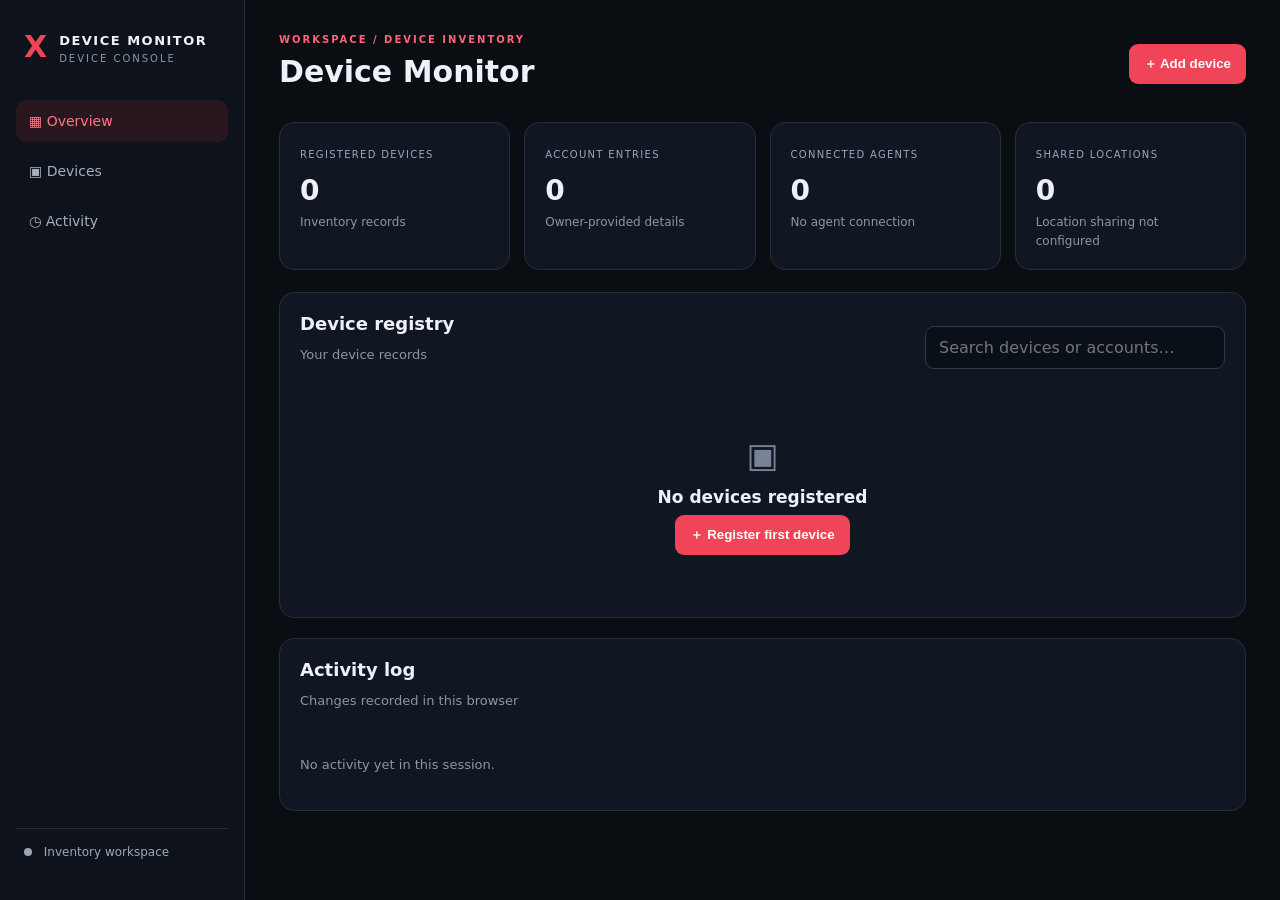
==== commit d4d74cf2: "Remove requested dashboard wording" ====
--- a/device-monitor/index.html
+++ b/device-monitor/index.html
@@ -1,9 +1,9 @@
 <!doctype html>
 <html lang="en"><head><meta charset="utf-8"><meta name="viewport" content="width=device-width,initial-scale=1"><meta name="theme-color" content="#0b0e14"><title>Device Monitor | Console</title><link rel="stylesheet" href="style.css"></head>
 <body><aside class="sidebar"><div class="brand"><div class="logo">X</div><div><b>DEVICE MONITOR</b><small>DEVICE CONSOLE</small></div></div><nav><a class="active" href="#overview">▦ Overview</a><a href="#devices">▣ Devices</a><a href="#events">◷ Activity</a></nav><div class="sidebarfoot"><span class="statusdot"></span> Inventory workspace</div></aside>
-<main id="overview"><header><div><div class="eyebrow">WORKSPACE / DEVICE INVENTORY</div><h1>Device Monitor</h1><p class="muted">Manage registered devices and owner-reported account details.</p></div><button class="primary" id="add">＋ Add device</button></header>
+<main id="overview"><header><div><div class="eyebrow">WORKSPACE / DEVICE INVENTORY</div><h1>Device Monitor</h1></div><button class="primary" id="add">＋ Add device</button></header>
 <section class="stats"><article><span class="statlabel">REGISTERED DEVICES</span><strong id="count">0</strong><small>Inventory records</small></article><article><span class="statlabel">ACCOUNT ENTRIES</span><strong id="accountCount">0</strong><small>Owner-provided details</small></article><article><span class="statlabel">CONNECTED AGENTS</span><strong>0</strong><small>No agent connection</small></article><article><span class="statlabel">SHARED LOCATIONS</span><strong>0</strong><small>Location sharing not configured</small></article></section>
-<section class="panel" id="devices"><div class="panelhead"><div><h2>Device registry</h2><p class="muted">Your device records</p></div><div class="search"><input id="search" placeholder="Search devices or accounts…" aria-label="Search devices"></div></div><div class="devicegrid" id="grid"></div><div class="empty" id="empty"><div class="emptyicon">▣</div><h3>No devices registered</h3><p>Add a device to begin organizing device and account details.</p><button class="primary" id="emptyAdd">＋ Register first device</button></div></section>
+<section class="panel" id="devices"><div class="panelhead"><div><h2>Device registry</h2><p class="muted">Your device records</p></div><div class="search"><input id="search" placeholder="Search devices or accounts…" aria-label="Search devices"></div></div><div class="devicegrid" id="grid"></div><div class="empty" id="empty"><div class="emptyicon">▣</div><h3>No devices registered</h3><button class="primary" id="emptyAdd">＋ Register first device</button></div></section>
 <section class="panel" id="events"><div class="panelhead"><div><h2>Activity log</h2><p class="muted">Changes recorded in this browser</p></div></div><div id="logs" class="logs"><div class="emptylog">No activity yet.</div></div></section>
-<section class="panel footnote"><h2>Privacy & connection</h2><p>Account details are entered by the device owner or administrator. This site is an inventory interface; live device status, sensor data, and location are not connected. Any future reporting agent must be installed openly and authorized by the device owner.</p></section></main>
+</main>
 <dialog id="dlg"><form id="form"><div class="modalhead"><div><div class="eyebrow">DEVICE REGISTRY</div><h2>Register device</h2></div><button type="button" class="close" id="close" aria-label="Close">×</button></div><label>Device name<input id="label" required placeholder="e.g. Personal phone"></label><label>Model<input id="model" placeholder="Device model"></label><label>Device identifier<input id="deviceId" placeholder="Optional identifier"></label><label>Operating system<input id="platform" placeholder="Android, Windows, iOS…" required></label><label>Account entries <span class="muted">(one per line: platform | account label)</span><textarea id="accounts" placeholder="Facebook | profile name&#10;Google | email label"></textarea></label><div class="actions"><button type="button" class="secondary" id="cancel">Cancel</button><button class="primary" type="submit">Save device</button></div></form></dialog><script src="app.js"></script></body></html>
--- a/device-monitor/style.css
+++ b/device-monitor/style.css
@@ -1,2 +1 @@
-*{box-sizing:border-box}body{margin:0;background:#0b0d12;color:#e8eaf0;font-family:Inter,system-ui,Arial;display:flex}.sidebar{width:240px;min-height:100vh;background:#10131a;border-right:1px solid #252a35;padding:24px 16px;position:fixed;display:flex;flex-direction:column}.brand{display:flex;gap:12px;align-items:center;margin:5px 8px 36px}.mark{font-size:28px;font-weight:900;color:#ff3048}.brand b{letter-spacing:1px;font-size:13px}.brand small{display:block;color:#7e8795;font-size:10px;letter-spacing:2px;margin-top:4px}nav{display:grid;gap:8px}nav a{padding:13px;border-radius:10px;color:#9aa3b2;text-decoration:none;font-size:14px}nav a.active{background:#25151c;color:#ff6678;border:1px solid #49232c}.sidefoot{margin-top:auto;color:#8e98a8;font-size:11px;line-height:1.7;border-top:1px solid #252a35;padding:18px 10px}main{margin-left:240px;width:calc(100% - 240px);padding:34px;max-width:1500px}.eyebrow{font-size:10px;color:#ff5c70;letter-spacing:2px;font-weight:700}h1{margin:10px 0 5px;font-size:30px}h2{font-size:18px;margin:0 0 8px}h3{font-size:15px;margin:0}.muted{color:#8c95a4;font-size:13px}header{display:flex;justify-content:space-between;align-items:center;gap:20px;margin-bottom:28px}.pill,.status{border:1px solid #254737;background:#12251d;color:#73d5a5;border-radius:99px;padding:8px 12px;font-size:12px}.pill i{display:inline-block;width:7px;height:7px;background:#62d594;border-radius:50%;margin-right:6px}.stats{display:grid;grid-template-columns:repeat(4,1fr);gap:15px;margin-bottom:22px}.stats article,.panel{background:#11151d;border:1px solid #252b36;border-radius:15px;padding:20px}.stats small{font-size:10px;letter-spacing:1.3px;color:#9ba4b3}.stats strong{display:block;font-size:28px;margin:12px 0 4px}.stats span{color:#8c95a4;font-size:12px}.panel{margin-bottom:20px}.panelhead{display:flex;justify-content:space-between;align-items:center;margin-bottom:20px;gap:10px}button{background:#e32e45;color:white;border:0;border-radius:9px;padding:11px 14px;font-weight:700;cursor:pointer}button:hover{background:#f04459}.devicegrid{display:grid;grid-template-columns:repeat(2,1fr);gap:14px}.device{border:1px solid #2a303b;background:#0e1219;border-radius:13px;padding:17px}.deviceicon{width:44px;height:44px;border-radius:11px;background:#24151c;color:#ff6376;display:grid;place-items:center;font-size:23px;margin-bottom:15px}.devicehead{display:flex;justify-content:space-between;align-items:center}.status.neutral{background:#1d2028;border-color:#373d49;color:#b6bfcc}.device p{font-size:12px;color:#8c95a4;margin:9px 0 18px}.meta{display:flex;justify-content:space-between;border-top:1px solid #252b36;padding:11px 0;font-size:12px;color:#8c95a4}.meta b{color:#d4d8e0}.log{display:flex;align-items:flex-start;gap:13px;border-top:1px solid #252b36;padding:15px 0}.log:first-of-type{margin-top:12px}.log p{margin:4px 0 0}.log time{margin-left:auto;color:#818a99;font-size:11px}.dot{width:8px;height:8px;background:#67d79a;border-radius:50%;margin-top:6px}.dot.gray{background:#778190}.privacy p{color:#9aa3b2;font-size:13px;line-height:1.7}dialog{background:#11151d;color:#e8eaf0;border:1px solid #333b49;border-radius:15px;padding:24px;width:min(440px,92vw)}dialog::backdrop{background:#000b}label{display:block;margin-top:16px;font-size:13px;color:#aab3c1}input{display:block;width:100%;margin-top:7px;padding:12px;border:1px solid #303744;border-radius:9px;background:#0c1016;color:white}.actions{display:flex;justify-content:flex-end;gap:10px;margin-top:20px}.secondary{background:#252b36}@media(max-width:900px){.sidebar{width:190px}main{margin-left:190px;width:calc(100% - 190px);padding:22px}.stats{grid-template-columns:repeat(2,1fr)}}@media(max-width:600px){body{display:block}.sidebar{position:relative;width:100%;min-height:auto;padding:14px}.brand{margin-bottom:12px}nav{display:flex;overflow:auto}.sidefoot{display:none}main{margin:0;width:100%;padding:18px}header{align-items:flex-start;flex-direction:column}.devicegrid{grid-template-columns:1fr}.stats{gap:9px}.stats article{padding:14px}}.device-id{font:10px monospace;color:#788394;letter-spacing:.8px;margin:10px 0 15px}.deviceinfo{display:grid;grid-template-columns:repeat(2,1fr);gap:10px;margin:12px 0 16px}.deviceinfo>div{background:#151a23;border:1px solid #252b36;border-radius:9px;padding:12px}.deviceinfo small{display:block;color:#7e8999;font-size:10px;text-transform:uppercase;letter-spacing:1px;margin-bottom:6px}.deviceinfo b{font-size:12px;color:#d9dee7}@media(max-width:600px){.deviceinfo{grid-template-columns:repeat(2,1fr)}}
-.accounts{border:1px solid #2a303b;background:#151a23;border-radius:10px;padding:12px;margin:12px 0 15px}.accounts h4{font-size:12px;margin:0 0 10px;color:#e0e5ed}.accountlist{margin:0;padding:0;list-style:none}.accountlist li{display:flex;justify-content:space-between;gap:8px;padding:8px 0;border-top:1px solid #252b36;font-size:12px;color:#cbd2dd}.accountlist small{color:#8c95a4;white-space:nowrap}textarea{display:block;width:100%;margin-top:7px;padding:12px;min-height:90px;border:1px solid #303744;border-radius:9px;background:#0c1016;color:white;resize:vertical}+:root{--bg:#0a0d12;--panel:#111722;--panel2:#0e131b;--line:#252e3b;--muted:#8b96a8;--red:#f04458;--text:#eef2f8}*{box-sizing:border-box}body{margin:0;background:var(--bg);color:var(--text);font-family:Inter,system-ui,Segoe UI,Arial;display:flex;min-height:100vh}.sidebar{width:245px;position:fixed;inset:0 auto 0 0;background:#0e131b;border-right:1px solid var(--line);padding:25px 16px;display:flex;flex-direction:column}.brand{display:flex;gap:12px;align-items:center;margin:4px 8px 36px}.logo{font-size:30px;color:var(--red);font-weight:900}.brand b{font-size:13px;letter-spacing:1.5px}.brand small{display:block;color:var(--muted);font-size:10px;letter-spacing:2px;margin-top:4px}nav{display:grid;gap:8px}nav a{text-decoration:none;color:#a5afbf;padding:13px;border-radius:10px;font-size:14px}nav a.active,nav a:hover{background:#28171e;color:#ff7786}.sidebarfoot{margin-top:auto;border-top:1px solid var(--line);padding:16px 8px;color:#9ca7b8;font-size:12px}.statusdot{display:inline-block;width:8px;height:8px;background:#9aa6b6;border-radius:50%;margin-right:8px}main{margin-left:245px;width:calc(100% - 245px);padding:34px;max-width:1550px}header,.panelhead{display:flex;align-items:center;justify-content:space-between;gap:18px}header{margin-bottom:28px}.eyebrow{font-size:10px;letter-spacing:2px;color:#ff6475;font-weight:700}h1{font-size:30px;margin:9px 0 5px}h2{font-size:18px;margin:0 0 6px}h3{margin:0 0 8px;font-size:17px}.muted{font-size:13px;color:var(--muted)}button{border:0;border-radius:9px;padding:11px 15px;font-weight:700;cursor:pointer}.primary{background:var(--red);color:white}.primary:hover{background:#ff596d}.secondary{background:#283241;color:#e6ebf2}.stats{display:grid;grid-template-columns:repeat(4,1fr);gap:14px;margin-bottom:22px}.stats article,.panel{background:var(--panel);border:1px solid var(--line);border-radius:15px;padding:20px}.statlabel{font-size:10px;letter-spacing:1.3px;color:#9ba7b8}.stats strong{display:block;font-size:28px;margin:12px 0 4px}.stats small{font-size:12px;color:var(--muted)}.panel{margin-bottom:20px}.panelhead{margin-bottom:18px}.search input{width:min(300px,50vw);padding:11px 13px}.devicegrid{display:grid;grid-template-columns:repeat(2,minmax(0,1fr));gap:15px}.device{border:1px solid var(--line);background:var(--panel2);border-radius:13px;padding:18px}.devicehead{display:flex;justify-content:space-between;align-items:center;margin-bottom:14px}.deviceicon{width:44px;height:44px;display:grid;place-items:center;background:#29171e;color:#ff7584;border-radius:12px;font-size:22px}.badge{border:1px solid #3a4555;color:#aab6c7;background:#1a2330;border-radius:99px;padding:6px 10px;font-size:11px}.device-id{font:11px monospace;color:#8290a3;margin:0 0 14px}.info{display:grid;grid-template-columns:1fr 1fr;gap:10px;margin:14px 0}.info>div{padding:12px;border:1px solid var(--line);border-radius:10px;background:#141c27}.info small{display:block;font-size:10px;color:#8491a4;letter-spacing:1px;margin-bottom:6px}.info b{font-size:12px;word-break:break-word}.accounts{border:1px solid var(--line);border-radius:10px;padding:13px;margin:12px 0}.accounthead{display:flex;justify-content:space-between;color:#dce3ed;font-size:13px;margin-bottom:10px}.accounthead span{color:var(--muted)}.accountrow{display:flex;gap:12px;padding:10px 0;border-top:1px solid var(--line);font-size:12px;word-break:break-word}.platform{min-width:100px;color:#ff8593;font-weight:700}.emptyaccounts{color:var(--muted);font-size:12px}.cardfoot{border-top:1px solid var(--line);padding-top:12px;display:flex;justify-content:space-between;align-items:center;font-size:11px;color:var(--muted)}.delete{padding:7px 10px;background:#342027;color:#ff8795}.empty{text-align:center;padding:42px 15px;display:none}.emptyicon{font-size:34px;color:#778498;margin-bottom:12px}.empty p{color:var(--muted);font-size:13px}.logs{display:grid}.logrow{display:flex;gap:12px;padding:14px 0;border-top:1px solid var(--line);align-items:flex-start}.logrow b{font-size:13px}.logrow small{display:block;color:var(--muted);margin-top:5px}.emptylog{padding:18px 0;color:var(--muted);font-size:13px}.footnote p{color:#a4afbf;line-height:1.7;font-size:13px}dialog{width:min(520px,94vw);background:var(--panel);color:var(--text);border:1px solid #364153;border-radius:16px;padding:24px}dialog::backdrop{background:#000b}.modalhead{display:flex;justify-content:space-between;align-items:center}.close{background:transparent;color:#aab5c6;font-size:24px;padding:4px}label{display:block;margin:16px 0;font-size:13px;color:#bdc7d6}label .muted{font-size:11px}input,textarea{display:block;width:100%;margin-top:7px;background:#0a1017;border:1px solid #303b4b;border-radius:9px;padding:12px;color:white;font:inherit}textarea{min-height:105px;resize:vertical}.actions{display:flex;justify-content:flex-end;gap:10px;margin-top:20px}@media(max-width:1000px){.sidebar{width:200px}main{margin-left:200px;width:calc(100% - 200px);padding:24px}.stats{grid-template-columns:repeat(2,1fr)}}@media(max-width:650px){body{display:block}.sidebar{position:relative;width:100%;min-height:auto;padding:14px}.brand{margin:0 8px 14px}nav{display:flex;overflow:auto}.sidebarfoot{display:none}main{margin:0;width:100%;padding:18px}header{align-items:flex-start;flex-direction:column}.stats{gap:10px}.stats article{padding:14px}.devicegrid{grid-template-columns:1fr}.panelhead{align-items:flex-start;flex-direction:column}.search input{width:100%}.info{grid-template-columns:1fr 1fr}}
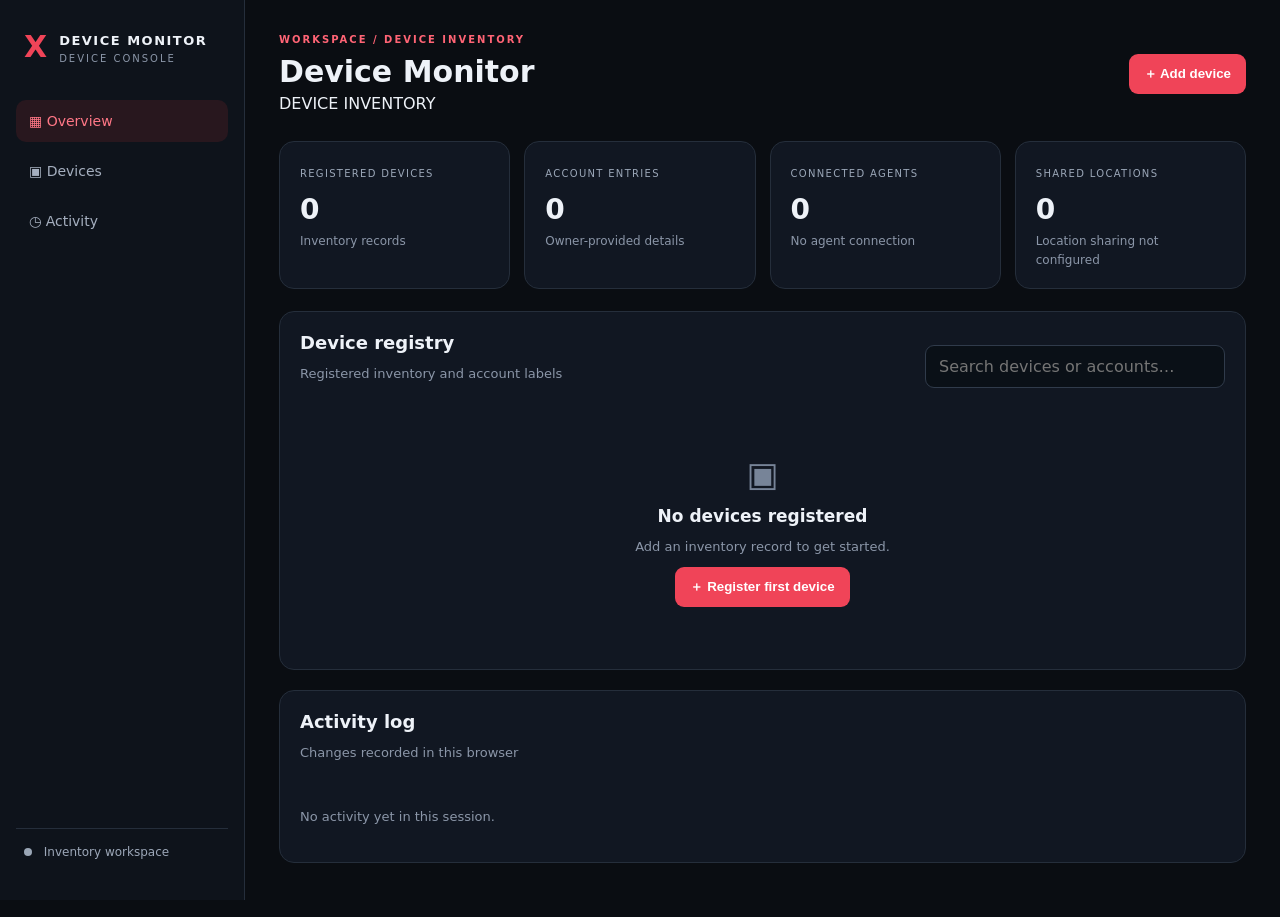
==== commit 0b2f17db: "Polish dashboard markup and empty state" ====
--- a/device-monitor/index.html
+++ b/device-monitor/index.html
@@ -1,9 +1,9 @@
 <!doctype html>
 <html lang="en"><head><meta charset="utf-8"><meta name="viewport" content="width=device-width,initial-scale=1"><meta name="theme-color" content="#0b0e14"><title>Device Monitor | Console</title><link rel="stylesheet" href="style.css"></head>
 <body><aside class="sidebar"><div class="brand"><div class="logo">X</div><div><b>DEVICE MONITOR</b><small>DEVICE CONSOLE</small></div></div><nav><a class="active" href="#overview">▦ Overview</a><a href="#devices">▣ Devices</a><a href="#events">◷ Activity</a></nav><div class="sidebarfoot"><span class="statusdot"></span> Inventory workspace</div></aside>
-<main id="overview"><header><div><div class="eyebrow">WORKSPACE / DEVICE INVENTORY</div><h1>Device Monitor</h1></div><button class="primary" id="add">＋ Add device</button></header>
+<main id="overview"><header><div><div class="eyebrow">WORKSPACE / DEVICE INVENTORY</div><h1>Device Monitor</h1><div class="headernote">DEVICE INVENTORY</div></div><button class="primary" id="add">＋ Add device</button></header>
 <section class="stats"><article><span class="statlabel">REGISTERED DEVICES</span><strong id="count">0</strong><small>Inventory records</small></article><article><span class="statlabel">ACCOUNT ENTRIES</span><strong id="accountCount">0</strong><small>Owner-provided details</small></article><article><span class="statlabel">CONNECTED AGENTS</span><strong>0</strong><small>No agent connection</small></article><article><span class="statlabel">SHARED LOCATIONS</span><strong>0</strong><small>Location sharing not configured</small></article></section>
-<section class="panel" id="devices"><div class="panelhead"><div><h2>Device registry</h2><p class="muted">Your device records</p></div><div class="search"><input id="search" placeholder="Search devices or accounts…" aria-label="Search devices"></div></div><div class="devicegrid" id="grid"></div><div class="empty" id="empty"><div class="emptyicon">▣</div><h3>No devices registered</h3><button class="primary" id="emptyAdd">＋ Register first device</button></div></section>
+<section class="panel" id="devices"><div class="panelhead"><div><h2>Device registry</h2><p class="muted">Registered inventory and account labels</p></div><div class="search"><input id="search" placeholder="Search devices or accounts…" aria-label="Search devices"></div></div><div class="devicegrid" id="grid"></div><div class="empty" id="empty"><div class="emptyicon">▣</div><h3 id="emptyTitle">No devices registered</h3><p id="emptyMessage">Add an inventory record to get started.</p><button class="primary" id="emptyAdd">＋ Register first device</button></div></section>
 <section class="panel" id="events"><div class="panelhead"><div><h2>Activity log</h2><p class="muted">Changes recorded in this browser</p></div></div><div id="logs" class="logs"><div class="emptylog">No activity yet.</div></div></section>
 </main>
 <dialog id="dlg"><form id="form"><div class="modalhead"><div><div class="eyebrow">DEVICE REGISTRY</div><h2>Register device</h2></div><button type="button" class="close" id="close" aria-label="Close">×</button></div><label>Device name<input id="label" required placeholder="e.g. Personal phone"></label><label>Model<input id="model" placeholder="Device model"></label><label>Device identifier<input id="deviceId" placeholder="Optional identifier"></label><label>Operating system<input id="platform" placeholder="Android, Windows, iOS…" required></label><label>Account entries <span class="muted">(one per line: platform | account label)</span><textarea id="accounts" placeholder="Facebook | profile name&#10;Google | email label"></textarea></label><div class="actions"><button type="button" class="secondary" id="cancel">Cancel</button><button class="primary" type="submit">Save device</button></div></form></dialog><script src="app.js"></script></body></html>
